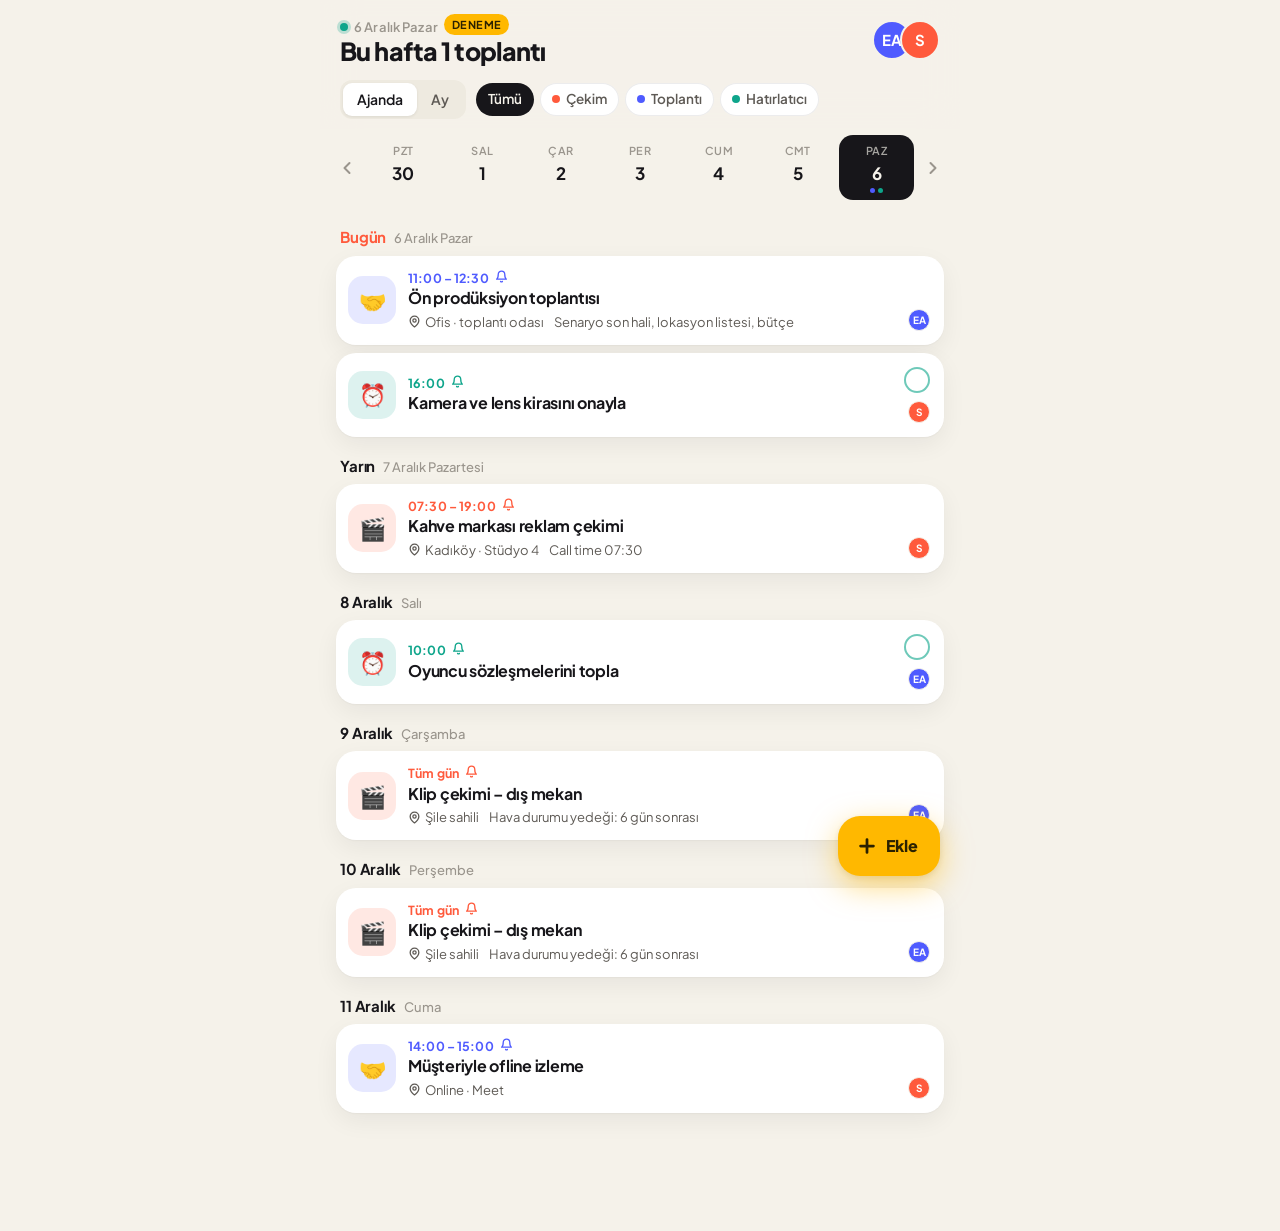
==== index.html @ 540ac2a9 "Baret Ajanda: ilk sürüm (PWA + Supabase) Co-Authored-By: Claude Opus 5.5 (1M context) <noreply@anthr" ====
<!doctype html>
<html lang="tr">
<head>
  <meta charset="utf-8">
  <meta name="viewport" content="width=device-width, initial-scale=1, viewport-fit=cover">
  <title>Baret Ajanda</title>
  <meta name="description" content="Ekip için çekim takvimi, toplantılar ve hatırlatıcılar">
  <meta name="theme-color" content="#F5F2EA" media="(prefers-color-scheme: light)">
  <meta name="theme-color" content="#121214" media="(prefers-color-scheme: dark)">
  <meta name="apple-mobile-web-app-capable" content="yes">
  <meta name="mobile-web-app-capable" content="yes">
  <meta name="apple-mobile-web-app-status-bar-style" content="default">
  <meta name="apple-mobile-web-app-title" content="Baret">
  <link rel="manifest" href="manifest.webmanifest">
  <link rel="icon" href="icons/icon-192.png" type="image/png">
  <link rel="apple-touch-icon" href="icons/apple-touch-icon.png">
  <link rel="preconnect" href="https://fonts.googleapis.com">
  <link rel="preconnect" href="https://fonts.gstatic.com" crossorigin>
  <link href="https://fonts.googleapis.com/css2?family=Plus+Jakarta+Sans:wght@400;500;600;700;800&display=swap" rel="stylesheet">
  <link rel="stylesheet" href="styles.css">
</head>
<body>
  <div id="root">
    <div class="splash"><img src="icons/icon-192.png" alt="" width="72" height="72"></div>
  </div>
  <div id="sheet-layer" class="sheet-layer" hidden>
    <div class="sheet-backdrop" data-close></div>
    <section class="sheet" role="dialog" aria-modal="true">
      <div class="sheet-grabber" data-close></div>
      <div class="sheet-body"></div>
    </section>
  </div>
  <div id="toasts" class="toasts" aria-live="polite"></div>
  <script type="module" src="app.js"></script>
</body>
</html>
---- styles.css ----
/* Baret Ajanda */
:root {
  --bg: #F5F2EA;
  --surface: #FFFFFF;
  --surface-2: #EEEAE0;
  --ink: #17161A;
  --ink-2: #5E5A55;
  --ink-3: #9A958D;
  --line: rgba(23, 22, 26, .08);
  --brand: #FFB800;
  --brand-ink: #2B2100;
  --shoot: #FF5A3C;
  --meeting: #4F5BFF;
  --reminder: #0EA58B;
  --danger: #E5383B;
  --shadow: 0 1px 2px rgba(23, 22, 26, .04), 0 8px 24px rgba(23, 22, 26, .06);
  --shadow-lg: 0 24px 60px rgba(23, 22, 26, .18);
  --radius: 20px;
  --font: "Plus Jakarta Sans", ui-sans-serif, system-ui, -apple-system, "Segoe UI", sans-serif;
  color-scheme: light;
}
@media (prefers-color-scheme: dark) {
  :root:not([data-theme="light"]) {
    --bg: #121214;
    --surface: #1C1C21;
    --surface-2: #26262C;
    --ink: #F4F2EE;
    --ink-2: #B4AFA8;
    --ink-3: #7A766F;
    --line: rgba(255, 255, 255, .08);
    --shoot: #FF7458;
    --meeting: #7B85FF;
    --reminder: #2CC7A9;
    --shadow: 0 1px 2px rgba(0, 0, 0, .3), 0 8px 24px rgba(0, 0, 0, .25);
    --shadow-lg: 0 24px 60px rgba(0, 0, 0, .5);
    color-scheme: dark;
  }
}
:root[data-theme="dark"] {
  --bg: #121214; --surface: #1C1C21; --surface-2: #26262C; --ink: #F4F2EE; --ink-2: #B4AFA8; --ink-3: #7A766F;
  --line: rgba(255, 255, 255, .08); --shoot: #FF7458; --meeting: #7B85FF; --reminder: #2CC7A9; color-scheme: dark;
}

* { box-sizing: border-box; -webkit-tap-highlight-color: transparent; }
html, body { margin: 0; height: 100%; }
body {
  background: var(--bg);
  color: var(--ink);
  font-family: var(--font);
  font-size: 16px;
  line-height: 1.4;
  -webkit-font-smoothing: antialiased;
  overscroll-behavior-y: none;
}
button, input, select, textarea { font: inherit; color: inherit; }
button { cursor: pointer; border: 0; background: none; padding: 0; }
[hidden] { display: none !important; }

.k-shoot { --k: var(--shoot); }
.k-meeting { --k: var(--meeting); }
.k-reminder { --k: var(--reminder); }

/* ───────── Splash & auth ───────── */
.splash { min-height: 100dvh; display: grid; place-items: center; }
.splash img { border-radius: 18px; animation: pulse 1.4s ease-in-out infinite; }
@keyframes pulse { 50% { transform: scale(.92); opacity: .7; } }

.auth {
  min-height: 100dvh;
  display: flex; flex-direction: column; justify-content: center;
  padding: calc(env(safe-area-inset-top) + 32px) 24px calc(env(safe-area-inset-bottom) + 32px);
  max-width: 440px; margin: 0 auto;
}
.auth-logo { width: 76px; height: 76px; border-radius: 22px; box-shadow: var(--shadow); }
.auth h1 { font-size: 34px; letter-spacing: -.03em; margin: 22px 0 6px; font-weight: 800; }
.auth p.lead { color: var(--ink-2); margin: 0 0 28px; }
.auth-tabs { display: grid; grid-template-columns: 1fr 1fr; background: var(--surface-2); border-radius: 14px; padding: 4px; margin-bottom: 18px; }
.auth-tabs button { padding: 10px; border-radius: 11px; font-weight: 600; color: var(--ink-2); transition: .2s; }
.auth-tabs button[aria-pressed="true"] { background: var(--surface); color: var(--ink); box-shadow: var(--shadow); }
.auth form { display: grid; gap: 12px; }
.auth .msg { font-size: 14px; padding: 12px 14px; border-radius: 12px; background: var(--surface-2); color: var(--ink-2); }
.auth .msg.err { background: color-mix(in srgb, var(--danger) 12%, transparent); color: var(--danger); }

/* ───────── Shell ───────── */
.app { max-width: 640px; margin: 0 auto; padding-bottom: calc(env(safe-area-inset-bottom) + 110px); }
.top {
  position: sticky; top: 0; z-index: 10;
  padding: calc(env(safe-area-inset-top) + 14px) 20px 10px;
  background: color-mix(in srgb, var(--bg) 86%, transparent);
  backdrop-filter: saturate(1.6) blur(18px);
  -webkit-backdrop-filter: saturate(1.6) blur(18px);
}
.top-row { display: flex; align-items: center; justify-content: space-between; gap: 12px; }
.eyebrow { font-size: 13px; font-weight: 600; color: var(--ink-3); text-transform: capitalize; letter-spacing: .01em; }
.title { font-size: 25px; font-weight: 800; letter-spacing: -.035em; margin: 2px 0 0; line-height: 1.1; }
.title em { font-style: normal; color: var(--shoot); }

.avatars { display: flex; align-items: center; }
.avatar {
  width: 40px; height: 40px; border-radius: 50%;
  display: grid; place-items: center;
  background: var(--c, var(--brand)); color: #fff;
  font-weight: 700; font-size: 15px;
  border: 2.5px solid var(--bg);
  flex: none;
}
.avatar.sm { width: 22px; height: 22px; font-size: 10px; border-width: 1.5px; }
.avatars .avatar + .avatar { margin-left: -12px; }
.avatar-btn { border-radius: 50%; transition: transform .15s; }
.avatar-btn:active { transform: scale(.94); }

.badge-demo {
  display: inline-flex; align-items: center; gap: 6px;
  font-size: 11px; font-weight: 700; letter-spacing: .04em; text-transform: uppercase;
  background: var(--brand); color: var(--brand-ink);
  padding: 3px 8px; border-radius: 99px; margin-left: 6px; vertical-align: 3px;
}

/* Segmented + filters */
.toolbar { display: flex; align-items: center; gap: 10px; margin-top: 14px; }
.seg { display: inline-grid; grid-auto-flow: column; background: var(--surface-2); border-radius: 12px; padding: 3px; flex: none; }
.seg button { padding: 7px 14px; border-radius: 9px; font-size: 14px; font-weight: 600; color: var(--ink-2); transition: .2s; }
.seg button[aria-pressed="true"] { background: var(--surface); color: var(--ink); box-shadow: 0 1px 3px rgba(0,0,0,.08); }
.chips { display: flex; gap: 6px; overflow-x: auto; scrollbar-width: none; padding: 2px; margin: -2px; }
.chips::-webkit-scrollbar { display: none; }
.chip {
  flex: none; display: inline-flex; align-items: center; gap: 6px;
  padding: 7px 12px; border-radius: 99px; font-size: 13.5px; font-weight: 600;
  background: var(--surface); color: var(--ink-2); box-shadow: inset 0 0 0 1px var(--line);
  transition: .2s;
}
.chip .dot { width: 8px; height: 8px; border-radius: 50%; background: var(--k, var(--ink-3)); }
.chip[aria-pressed="true"] { background: var(--ink); color: var(--bg); box-shadow: none; }

/* Week strip */
.week { display: flex; align-items: center; gap: 4px; padding: 6px 12px 4px; }
.week-nav { width: 30px; height: 44px; display: grid; place-items: center; color: var(--ink-3); border-radius: 10px; flex: none; }
.week-nav:active { background: var(--surface-2); }
.week-days { flex: 1; display: grid; grid-template-columns: repeat(7, 1fr); gap: 4px; }
.wd {
  display: flex; flex-direction: column; align-items: center; gap: 3px;
  padding: 8px 0 7px; border-radius: 14px; transition: background .2s, transform .15s;
}
.wd:active { transform: scale(.94); }
.wd small { font-size: 11px; font-weight: 600; color: var(--ink-3); text-transform: uppercase; letter-spacing: .04em; }
.wd b { font-size: 17px; font-weight: 700; }
.wd .dots { display: flex; gap: 3px; height: 5px; }
.wd .dots i { width: 5px; height: 5px; border-radius: 50%; background: var(--k); }
.wd.today b { color: var(--shoot); }
.wd[aria-pressed="true"] { background: var(--ink); }
.wd[aria-pressed="true"] small { color: color-mix(in srgb, var(--bg) 65%, transparent); }
.wd[aria-pressed="true"] b { color: var(--bg); }

/* ───────── Agenda ───────── */
.content { padding: 4px 16px 0; }
.day-group { margin-top: 18px; }
.day-head { display: flex; align-items: baseline; gap: 8px; padding: 0 4px 8px; }
.day-head h2 { font-size: 15px; font-weight: 700; margin: 0; letter-spacing: -.01em; }
.day-head span { font-size: 13px; color: var(--ink-3); font-weight: 500; text-transform: capitalize; }
.day-head.is-today h2 { color: var(--shoot); }

.card {
  position: relative; width: 100%; text-align: left;
  display: grid; grid-template-columns: 48px 1fr auto; gap: 12px; align-items: center;
  padding: 14px 14px 14px 12px; margin-bottom: 8px;
  background: var(--surface); border-radius: var(--radius); box-shadow: var(--shadow);
  transition: transform .15s;
}
.anim .card { animation: rise .35s cubic-bezier(.2,.8,.2,1) both; }
.card:active { transform: scale(.985); }
@keyframes rise { from { opacity: 0; transform: translateY(8px); } }
.card-icon {
  width: 48px; height: 48px; border-radius: 15px;
  display: grid; place-items: center; font-size: 22px;
  background: color-mix(in srgb, var(--k) 14%, transparent);
}
.card-time { font-size: 12.5px; font-weight: 700; color: var(--k); letter-spacing: .01em; display: flex; align-items: center; gap: 6px; }
.card-title { font-size: 16px; font-weight: 700; margin: 2px 0 0; letter-spacing: -.015em; overflow-wrap: anywhere; }
.card-meta { font-size: 13px; color: var(--ink-2); margin-top: 3px; display: flex; flex-wrap: wrap; gap: 4px 10px; }
.card-meta span { display: inline-flex; align-items: center; gap: 4px; }
.card-side { display: flex; flex-direction: column; align-items: flex-end; gap: 8px; align-self: stretch; justify-content: space-between; }
.card.is-done .card-title { text-decoration: line-through; color: var(--ink-3); }
.card.is-done .card-icon { filter: grayscale(1); opacity: .6; }
.check {
  width: 26px; height: 26px; border-radius: 50%;
  box-shadow: inset 0 0 0 2px color-mix(in srgb, var(--k) 60%, transparent);
  display: grid; place-items: center; color: #fff; transition: .2s;
}
.check[aria-checked="true"] { background: var(--k); box-shadow: none; }
.check svg { opacity: 0; transform: scale(.5); transition: .2s; }
.check[aria-checked="true"] svg { opacity: 1; transform: none; }
.is-past { opacity: .55; }

.empty { text-align: center; padding: 56px 24px 24px; color: var(--ink-2); }
.empty-art { font-size: 54px; line-height: 1; margin-bottom: 14px; }
.empty h3 { margin: 0 0 6px; color: var(--ink); font-size: 18px; }
.empty p { margin: 0 auto; max-width: 280px; font-size: 14.5px; }

.today-pill {
  position: fixed; left: 50%; transform: translateX(-50%);
  bottom: calc(env(safe-area-inset-bottom) + 96px);
  background: var(--surface); box-shadow: var(--shadow-lg);
  padding: 9px 16px; border-radius: 99px; font-size: 14px; font-weight: 600; z-index: 15;
}

/* Promo cards (install / notifications) */
.promo {
  display: flex; align-items: center; gap: 12px;
  margin: 12px 0 2px; padding: 14px; border-radius: var(--radius);
  background: linear-gradient(135deg, color-mix(in srgb, var(--brand) 30%, var(--surface)), var(--surface));
  box-shadow: var(--shadow);
}
.promo-icon { font-size: 26px; flex: none; }
.promo-text { flex: 1; font-size: 14px; color: var(--ink-2); }
.promo-text b { display: block; color: var(--ink); font-size: 15px; margin-bottom: 1px; }
.promo .x { color: var(--ink-3); padding: 6px; align-self: flex-start; }

/* ───────── Month ───────── */
.month { background: var(--surface); border-radius: 24px; box-shadow: var(--shadow); padding: 14px 10px 10px; margin-top: 10px; }
.month-head { display: flex; align-items: center; justify-content: space-between; padding: 0 6px 10px; }
.month-head h2 { margin: 0; font-size: 18px; font-weight: 800; letter-spacing: -.02em; text-transform: capitalize; }
.month-head .nav { display: flex; gap: 4px; }
.month-head .nav button { width: 36px; height: 36px; border-radius: 10px; display: grid; place-items: center; color: var(--ink-2); }
.month-head .nav button:active { background: var(--surface-2); }
.month-grid { display: grid; grid-template-columns: repeat(7, 1fr); gap: 2px; }
.month-grid .dow { font-size: 11px; font-weight: 700; color: var(--ink-3); text-align: center; padding: 4px 0 6px; text-transform: uppercase; }
.md {
  aspect-ratio: 1 / 1.05; border-radius: 12px;
  display: flex; flex-direction: column; align-items: center; justify-content: flex-start; gap: 4px;
  padding-top: 7px; font-size: 15px; font-weight: 600; transition: background .15s;
}
.md.out { color: var(--ink-3); opacity: .45; }
.md.today { color: var(--shoot); font-weight: 800; }
.md[aria-pressed="true"] { background: var(--ink); color: var(--bg); }
.md .dots { display: flex; gap: 3px; }
.md .dots i { width: 5px; height: 5px; border-radius: 50%; background: var(--k); }

/* ───────── FAB ───────── */
.fab {
  position: fixed; z-index: 20;
  right: max(20px, calc(50% - 300px));
  bottom: calc(env(safe-area-inset-bottom) + 24px);
  height: 60px; padding: 0 22px 0 18px; border-radius: 22px;
  display: flex; align-items: center; gap: 8px;
  background: var(--brand); color: var(--brand-ink);
  font-weight: 800; font-size: 16px;
  box-shadow: 0 10px 30px color-mix(in srgb, var(--brand) 50%, transparent), 0 2px 6px rgba(0,0,0,.1);
  transition: transform .15s;
}
.fab:active { transform: scale(.94); }

/* ───────── Sheet ───────── */
.sheet-layer { position: fixed; inset: 0; z-index: 50; }
.sheet-backdrop { position: absolute; inset: 0; background: rgba(10, 10, 12, .38); opacity: 0; transition: opacity .28s; backdrop-filter: blur(2px); }
.sheet {
  position: absolute; left: 0; right: 0; bottom: 0;
  max-width: 640px; margin: 0 auto;
  max-height: 94dvh; display: flex; flex-direction: column;
  background: var(--bg); border-radius: 28px 28px 0 0; box-shadow: var(--shadow-lg);
  transform: translateY(100%); transition: transform .34s cubic-bezier(.2,.9,.2,1);
}
.sheet-layer.open .sheet-backdrop { opacity: 1; }
.sheet-layer.open .sheet { transform: none; }
.sheet-grabber { width: 100%; height: 22px; flex: none; position: relative; cursor: grab; }
.sheet-grabber::after { content: ""; position: absolute; left: 50%; top: 9px; width: 40px; height: 5px; margin-left: -20px; border-radius: 9px; background: var(--ink-3); opacity: .45; }
.sheet-body { overflow-y: auto; padding: 0 20px calc(env(safe-area-inset-bottom) + 20px); overscroll-behavior: contain; }
.sheet-title { display: flex; align-items: center; justify-content: space-between; margin: 0 0 16px; }
.sheet-title h2 { margin: 0; font-size: 22px; font-weight: 800; letter-spacing: -.025em; }
.icon-btn { width: 38px; height: 38px; border-radius: 12px; display: grid; place-items: center; background: var(--surface-2); color: var(--ink-2); }

/* Form */
.kinds { display: grid; grid-template-columns: repeat(3, 1fr); gap: 8px; margin-bottom: 14px; }
.kind {
  display: flex; flex-direction: column; align-items: center; gap: 4px;
  padding: 12px 6px; border-radius: 16px; background: var(--surface);
  box-shadow: inset 0 0 0 1.5px var(--line); font-weight: 700; font-size: 14px; transition: .2s;
}
.kind span { font-size: 24px; transition: transform .25s cubic-bezier(.3,1.6,.5,1); }
.kind[aria-pressed="true"] { background: color-mix(in srgb, var(--k) 13%, var(--surface)); box-shadow: inset 0 0 0 2px var(--k); color: var(--k); }
.kind[aria-pressed="true"] span { transform: scale(1.18) rotate(-6deg); }

.group { background: var(--surface); border-radius: 18px; box-shadow: var(--shadow); margin-bottom: 12px; overflow: hidden; }
.row { display: flex; align-items: center; gap: 12px; padding: 0 14px; min-height: 52px; }
.row + .row { border-top: 1px solid var(--line); }
.row > label, .row > .lbl { flex: none; width: 74px; font-size: 14px; font-weight: 600; color: var(--ink-2); }
.row .ico { flex: none; width: 22px; text-align: center; color: var(--ink-3); }
.field { flex: 1; min-width: 0; border: 0; background: none; outline: none; padding: 14px 0; font-size: 16px; }
.field::placeholder { color: var(--ink-3); }
textarea.field { resize: none; min-height: 84px; line-height: 1.45; }
input.field[type="date"], input.field[type="time"] { -webkit-appearance: none; appearance: none; text-align: left; min-height: 50px; }
.title-input { font-size: 20px; font-weight: 700; letter-spacing: -.02em; }
.times { display: flex; align-items: center; gap: 6px; flex: 1; }
.times input { flex: 1; }
.times .sep { color: var(--ink-3); }

.switch { position: relative; width: 50px; height: 30px; flex: none; margin-left: auto; }
.switch input { position: absolute; opacity: 0; inset: 0; margin: 0; cursor: pointer; }
.switch i { position: absolute; inset: 0; border-radius: 99px; background: var(--surface-2); transition: .2s; pointer-events: none; box-shadow: inset 0 0 0 1px var(--line); }
.switch i::after { content: ""; position: absolute; top: 3px; left: 3px; width: 24px; height: 24px; border-radius: 50%; background: #fff; box-shadow: 0 2px 6px rgba(0,0,0,.2); transition: .25s cubic-bezier(.3,1.4,.5,1); }
.switch input:checked + i { background: var(--reminder); }
.switch input:checked + i::after { transform: translateX(20px); }

.pills { display: flex; flex-wrap: wrap; gap: 6px; padding: 12px 0; flex: 1; }
.pill { padding: 7px 11px; border-radius: 99px; font-size: 13.5px; font-weight: 600; background: var(--surface-2); color: var(--ink-2); transition: .15s; }
.pill[aria-pressed="true"] { background: var(--ink); color: var(--bg); }

.meta-line { font-size: 12.5px; color: var(--ink-3); text-align: center; margin: 4px 0 14px; }

.btn {
  display: flex; align-items: center; justify-content: center; gap: 8px;
  width: 100%; min-height: 54px; border-radius: 16px; font-weight: 700; font-size: 16px; transition: transform .15s, opacity .2s;
}
.btn:active { transform: scale(.98); }
.btn:disabled { opacity: .5; }
.btn-primary { background: var(--ink); color: var(--bg); }
.btn-brand { background: var(--brand); color: var(--brand-ink); }
.btn-soft { background: var(--surface); color: var(--ink); box-shadow: var(--shadow); }
.btn-danger { background: transparent; color: var(--danger); }
.btn-sm { min-height: 40px; width: auto; padding: 0 16px; border-radius: 12px; font-size: 14px; flex: none; }
.actions { display: grid; gap: 8px; margin-top: 6px; }

/* Settings */
.profile-card { display: flex; align-items: center; gap: 14px; padding: 16px; }
.profile-card .avatar { width: 56px; height: 56px; font-size: 22px; border: 0; }
.swatches { display: flex; gap: 8px; padding: 14px 0; flex-wrap: wrap; }
.swatch { width: 30px; height: 30px; border-radius: 50%; background: var(--c); box-shadow: inset 0 0 0 2px rgba(255,255,255,.4); transition: .15s; }
.swatch[aria-pressed="true"] { box-shadow: 0 0 0 2.5px var(--bg), 0 0 0 4.5px var(--c); transform: scale(1.05); }
.set-row { display: flex; align-items: center; gap: 12px; padding: 14px; }
.set-row + .set-row { border-top: 1px solid var(--line); }
.set-row .emo { width: 36px; height: 36px; border-radius: 11px; display: grid; place-items: center; background: var(--surface-2); font-size: 18px; flex: none; }
.set-row .txt { flex: 1; min-width: 0; }
.set-row .txt b { display: block; font-size: 15px; }
.set-row .txt small { display: block; color: var(--ink-3); font-size: 13px; line-height: 1.35; margin-top: 1px; }
.section-label { font-size: 12px; font-weight: 700; color: var(--ink-3); text-transform: uppercase; letter-spacing: .06em; margin: 18px 6px 8px; }
.steps { margin: 0; padding: 0 14px 14px 36px; color: var(--ink-2); font-size: 14px; }
.steps li { margin: 6px 0; }
.kbd { display: inline-flex; align-items: center; justify-content: center; min-width: 22px; height: 22px; padding: 0 5px; border-radius: 6px; background: var(--surface-2); font-size: 13px; vertical-align: -4px; }

/* Toast */
.toasts {
  position: fixed; z-index: 60; left: 0; right: 0;
  top: calc(env(safe-area-inset-top) + 10px);
  display: flex; flex-direction: column; align-items: center; gap: 8px; pointer-events: none; padding: 0 16px;
}
.toast {
  pointer-events: auto; max-width: 420px; width: 100%;
  display: flex; align-items: center; gap: 12px;
  padding: 12px 14px; border-radius: 18px;
  background: color-mix(in srgb, var(--surface) 92%, transparent);
  backdrop-filter: blur(20px); -webkit-backdrop-filter: blur(20px);
  box-shadow: var(--shadow-lg); font-size: 14px;
  animation: drop .4s cubic-bezier(.2,.9,.2,1.2) both;
}
.toast.out { animation: lift .25s ease-in both; }
.toast .avatar { width: 34px; height: 34px; font-size: 13px; border: 0; }
.toast b { display: block; font-size: 14px; }
.toast span { color: var(--ink-2); font-size: 13px; }
@keyframes drop { from { opacity: 0; transform: translateY(-16px) scale(.96); } }
@keyframes lift { to { opacity: 0; transform: translateY(-12px); } }

.sync { display: inline-flex; width: 8px; height: 8px; border-radius: 50%; background: var(--reminder); margin-right: 6px; vertical-align: 1px; box-shadow: 0 0 0 3px color-mix(in srgb, var(--reminder) 25%, transparent); }
.sync.off { background: var(--ink-3); box-shadow: none; }

@media (prefers-reduced-motion: reduce) {
  *, *::before, *::after { animation: none !important; transition: none !important; }
}
@media (min-width: 700px) {
  .sheet { bottom: 24px; border-radius: 28px; max-height: 88dvh; }
  .sheet-layer .sheet { transform: translateY(110%); }
  .sheet-layer.open .sheet { transform: none; }
}
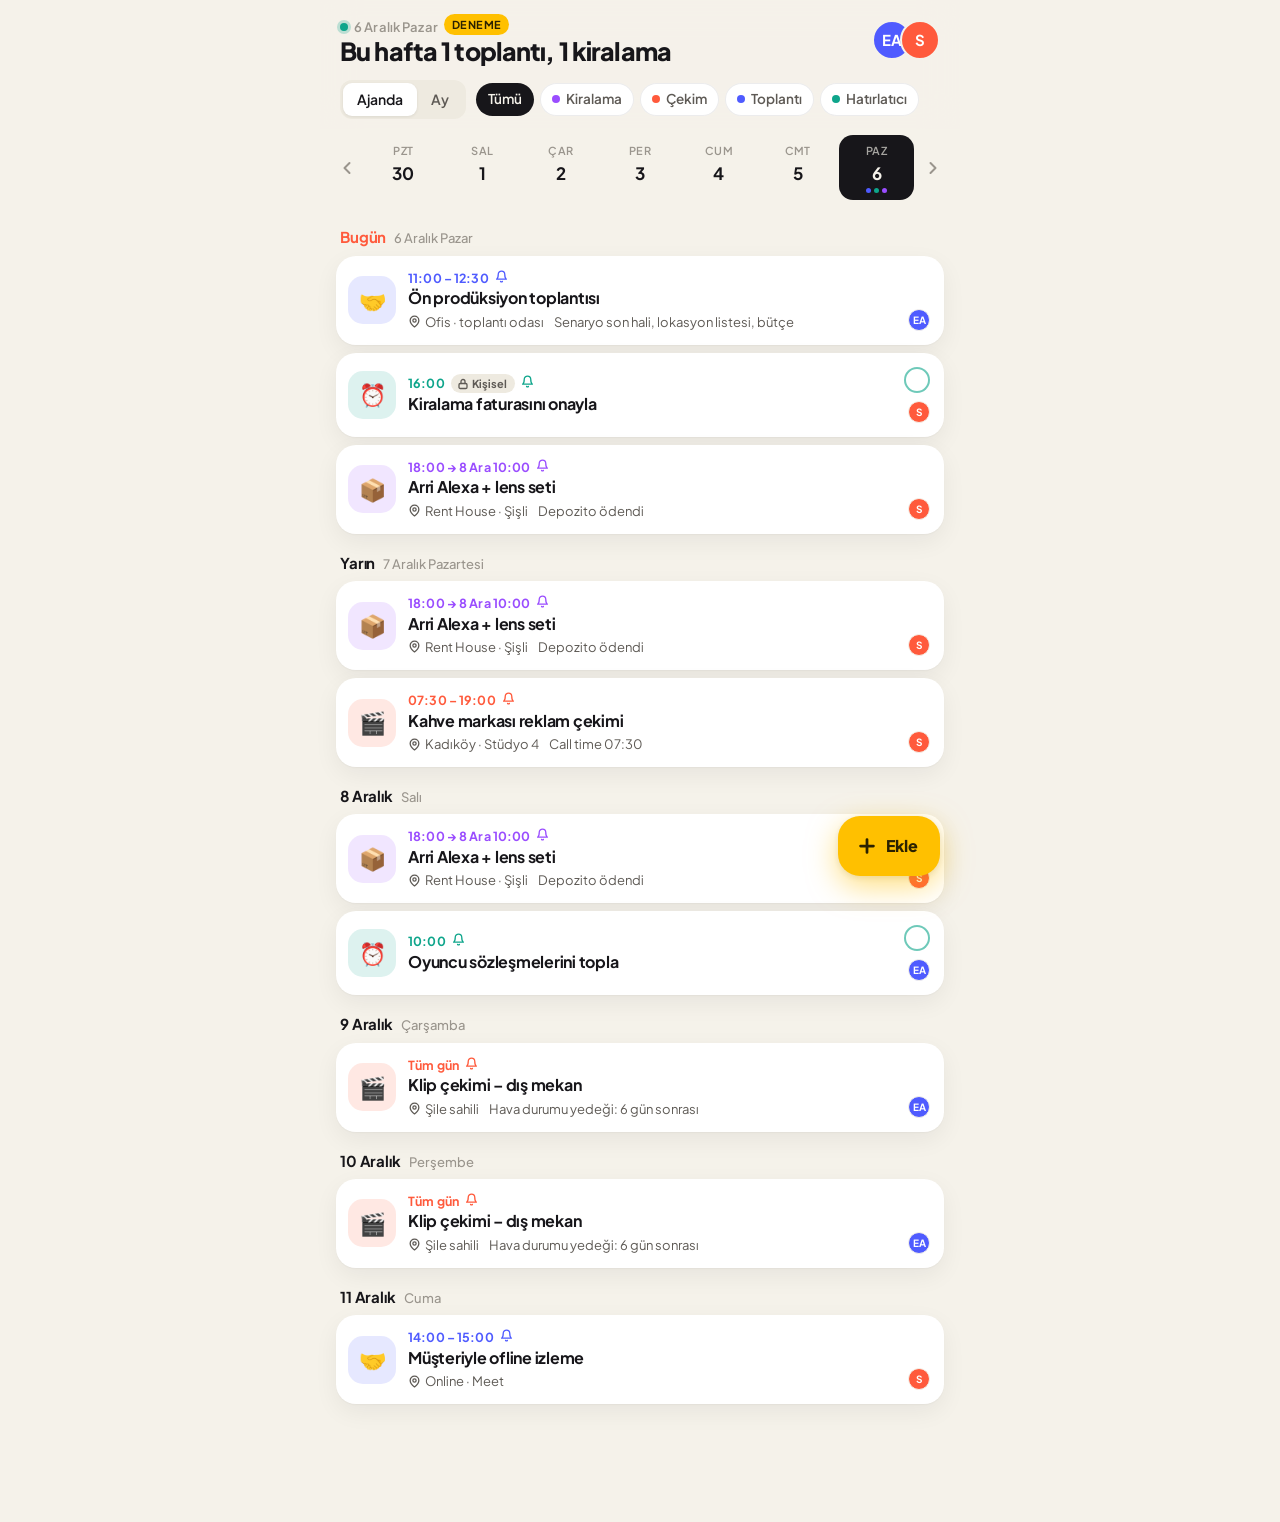
==== commit af6d99f1: "Yeni logo (siyah zemin) ve kişisel/ekip hatırlatıcıları Kişisel hatırlatıcıları yalnızca ekleyen gör" ====
--- a/index.html
+++ b/index.html
@@ -12,7 +12,7 @@
   <meta name="apple-mobile-web-app-status-bar-style" content="default">
   <meta name="apple-mobile-web-app-title" content="Baret">
   <link rel="manifest" href="manifest.webmanifest">
-  <link rel="icon" href="icons/icon-192.png" type="image/png">
+  <link rel="icon" href="icons/favicon-64.png" type="image/png">
   <link rel="apple-touch-icon" href="icons/apple-touch-icon.png">
   <link rel="preconnect" href="https://fonts.googleapis.com">
   <link rel="preconnect" href="https://fonts.gstatic.com" crossorigin>
--- a/styles.css
+++ b/styles.css
@@ -7,11 +7,12 @@
   --ink-2: #5E5A55;
   --ink-3: #9A958D;
   --line: rgba(23, 22, 26, .08);
-  --brand: #FFB800;
+  --brand: #FFC000;
   --brand-ink: #2B2100;
   --shoot: #FF5A3C;
   --meeting: #4F5BFF;
   --reminder: #0EA58B;
+  --rental: #9A4DFF;
   --danger: #E5383B;
   --shadow: 0 1px 2px rgba(23, 22, 26, .04), 0 8px 24px rgba(23, 22, 26, .06);
   --shadow-lg: 0 24px 60px rgba(23, 22, 26, .18);
@@ -31,6 +32,7 @@
     --shoot: #FF7458;
     --meeting: #7B85FF;
     --reminder: #2CC7A9;
+    --rental: #B57BFF;
     --shadow: 0 1px 2px rgba(0, 0, 0, .3), 0 8px 24px rgba(0, 0, 0, .25);
     --shadow-lg: 0 24px 60px rgba(0, 0, 0, .5);
     color-scheme: dark;
@@ -38,7 +40,7 @@
 }
 :root[data-theme="dark"] {
   --bg: #121214; --surface: #1C1C21; --surface-2: #26262C; --ink: #F4F2EE; --ink-2: #B4AFA8; --ink-3: #7A766F;
-  --line: rgba(255, 255, 255, .08); --shoot: #FF7458; --meeting: #7B85FF; --reminder: #2CC7A9; color-scheme: dark;
+  --line: rgba(255, 255, 255, .08); --shoot: #FF7458; --meeting: #7B85FF; --reminder: #2CC7A9; --rental: #B57BFF; color-scheme: dark;
 }
 
 * { box-sizing: border-box; -webkit-tap-highlight-color: transparent; }
@@ -56,6 +58,7 @@
 button { cursor: pointer; border: 0; background: none; padding: 0; }
 [hidden] { display: none !important; }
 
+.k-rental { --k: var(--rental); }
 .k-shoot { --k: var(--shoot); }
 .k-meeting { --k: var(--meeting); }
 .k-reminder { --k: var(--reminder); }
@@ -269,11 +272,11 @@
 .icon-btn { width: 38px; height: 38px; border-radius: 12px; display: grid; place-items: center; background: var(--surface-2); color: var(--ink-2); }
 
 /* Form */
-.kinds { display: grid; grid-template-columns: repeat(3, 1fr); gap: 8px; margin-bottom: 14px; }
+.kinds { display: grid; grid-template-columns: repeat(4, 1fr); gap: 8px; margin-bottom: 14px; }
 .kind {
   display: flex; flex-direction: column; align-items: center; gap: 4px;
-  padding: 12px 6px; border-radius: 16px; background: var(--surface);
-  box-shadow: inset 0 0 0 1.5px var(--line); font-weight: 700; font-size: 14px; transition: .2s;
+  padding: 12px 2px; border-radius: 16px; background: var(--surface);
+  box-shadow: inset 0 0 0 1.5px var(--line); font-weight: 700; font-size: 12.5px; transition: .2s;
 }
 .kind span { font-size: 24px; transition: transform .25s cubic-bezier(.3,1.6,.5,1); }
 .kind[aria-pressed="true"] { background: color-mix(in srgb, var(--k) 13%, var(--surface)); box-shadow: inset 0 0 0 2px var(--k); color: var(--k); }
@@ -290,7 +293,7 @@
 input.field[type="date"], input.field[type="time"] { -webkit-appearance: none; appearance: none; text-align: left; min-height: 50px; }
 .title-input { font-size: 20px; font-weight: 700; letter-spacing: -.02em; }
 .times { display: flex; align-items: center; gap: 6px; flex: 1; }
-.times input { flex: 1; }
+.times input { flex: 1; min-width: 0; width: 0; }
 .times .sep { color: var(--ink-3); }
 
 .switch { position: relative; width: 50px; height: 30px; flex: none; margin-left: auto; }
@@ -369,3 +372,12 @@
   .sheet-layer .sheet { transform: translateY(110%); }
   .sheet-layer.open .sheet { transform: none; }
 }
+
+/* Görünürlük (Ekip / Sadece ben) */
+.vis-seg { flex: 1; display: grid; grid-template-columns: 1fr 1fr; gap: 6px; padding: 10px 0; }
+.vis { text-align: left; padding: 10px 11px; border-radius: 14px; background: var(--surface-2); transition: .15s; }
+.vis b { display: block; font-size: 14px; }
+.vis small { display: block; font-size: 11.5px; color: var(--ink-3); line-height: 1.3; margin-top: 2px; }
+.vis[aria-pressed="true"] { background: var(--ink); color: var(--bg); }
+.vis[aria-pressed="true"] small { color: color-mix(in srgb, var(--bg) 70%, transparent); }
+.private-tag { display: inline-flex; align-items: center; gap: 3px; font-size: 11px; font-weight: 700; color: var(--ink-2); background: var(--surface-2); padding: 2px 7px 2px 6px; border-radius: 99px; }
